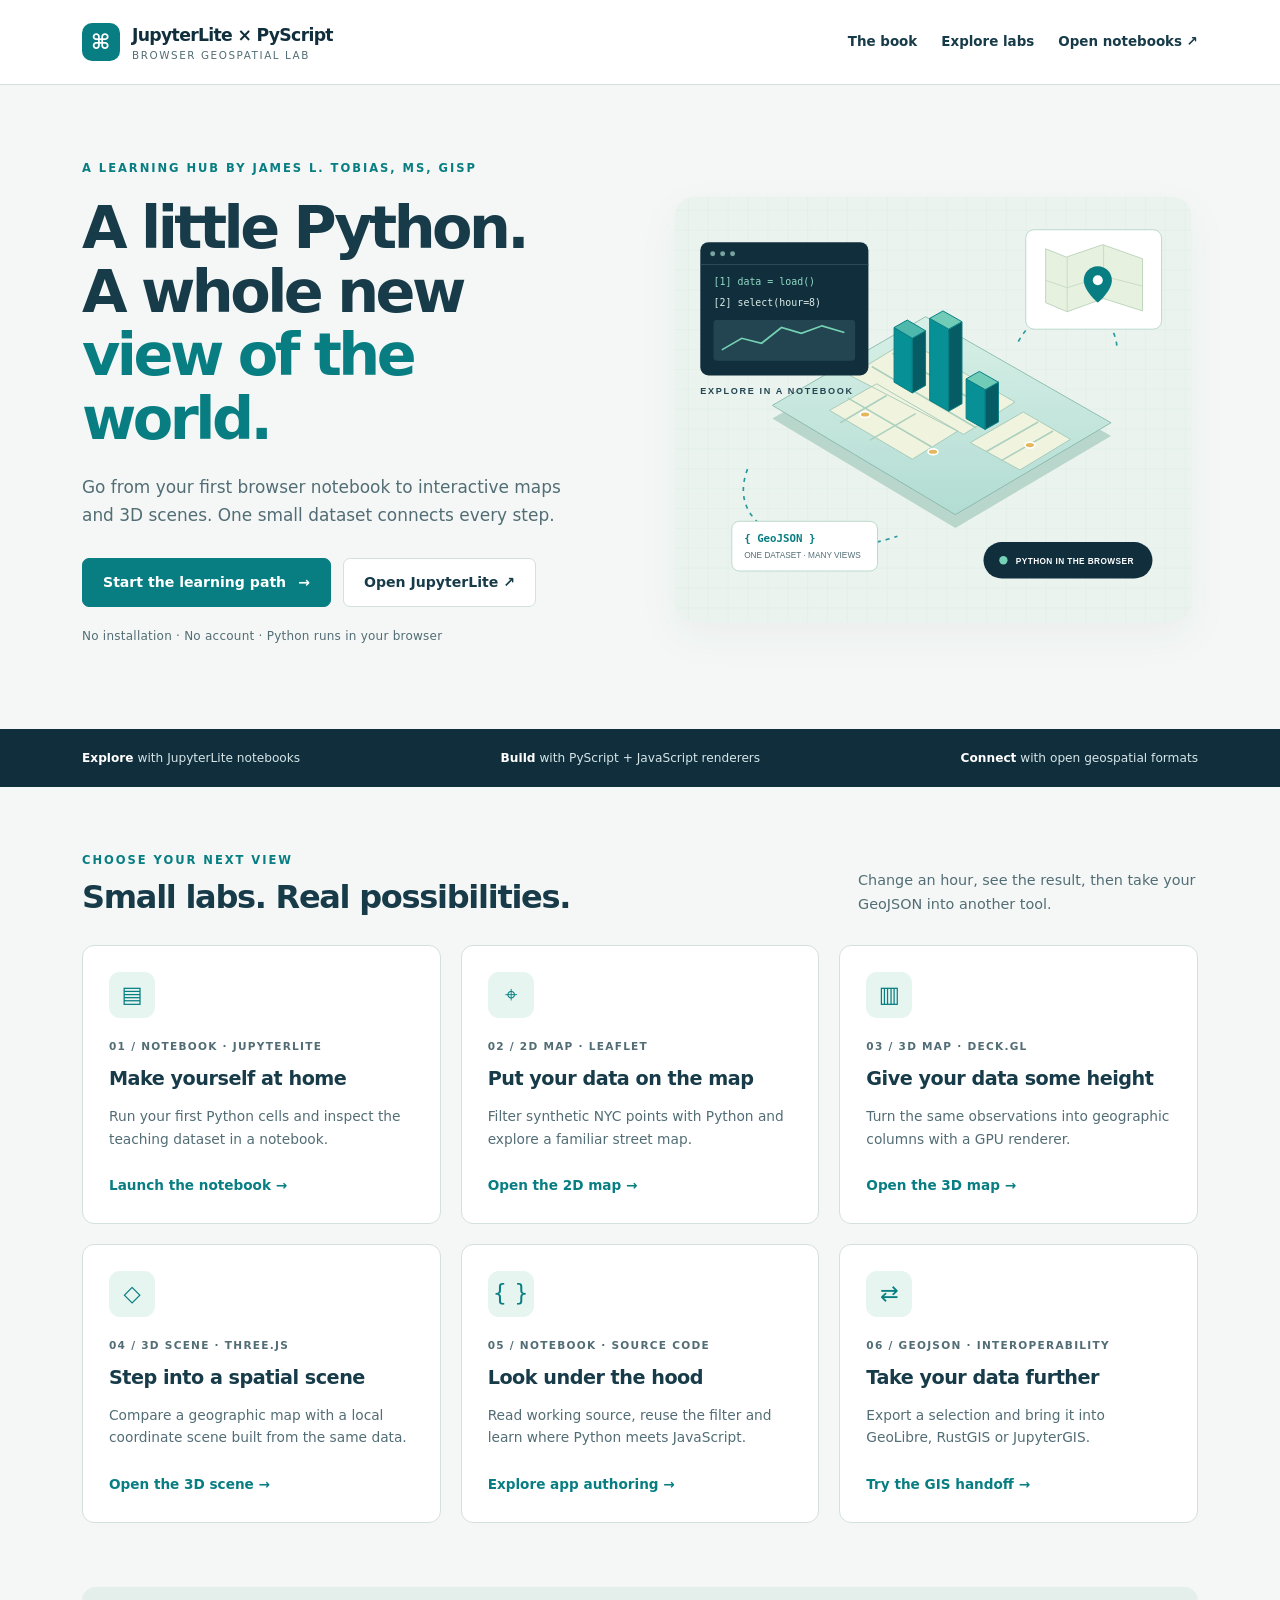
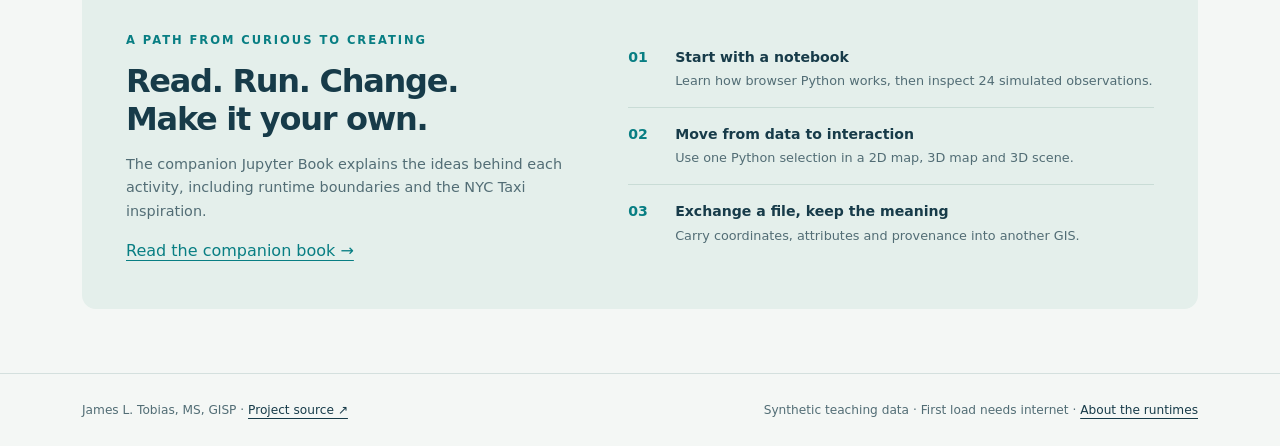
==== site/index.html @ e4c83c18 "feat: add browser geospatial learning hub" ====
<!doctype html>
<html lang="en">
  <head>
    <meta charset="utf-8" />
    <meta name="viewport" content="width=device-width,initial-scale=1" />
    <meta
      name="description"
      content="Learn browser geospatial Python with JupyterLite, PyScript, maps and 3D scenes. By James L. Tobias, MS, GISP."
    />
    <title>JupyterLite × PyScript — Browser Geospatial Lab</title>
    <link rel="icon" href="assets/mark.svg" type="image/svg+xml" />
    <link rel="stylesheet" href="assets/style.css" />
  </head>
  <body>
    <a class="skip" href="#main">Skip to content</a>
    <header class="topbar">
      <div class="wrap">
        <a class="brand" href="./"
          ><span class="brand-mark" aria-hidden="true">⌘</span
          ><span
            >JupyterLite × PyScript<small>Browser Geospatial Lab</small></span
          ></a
        >
        <nav class="nav" aria-label="Main navigation">
          <a href="book/">The book</a><a href="#labs">Explore labs</a
          ><a href="lite/lab/index.html">Open notebooks ↗</a>
        </nav>
      </div>
    </header>
    <main id="main">
      <section class="hero wrap">
        <div>
          <div class="eyebrow">A learning hub by James L. Tobias, MS, GISP</div>
          <h1>
            A little Python.<br />A whole new<br /><em>view of the world.</em>
          </h1>
          <p>
            Go from your first browser notebook to interactive maps and 3D
            scenes. One small dataset connects every step.
          </p>
          <div class="buttons">
            <a class="button" href="book/"
              >Start the learning path <span aria-hidden="true">→</span></a
            ><a
              class="button secondary"
              href="lite/lab/index.html?path=01-welcome.ipynb"
              >Open JupyterLite ↗</a
            >
          </div>
          <p class="micro">
            No installation · No account · Python runs in your browser
          </p>
        </div>
        <img
          class="hero-art"
          src="assets/splash.svg"
          width="640"
          height="530"
          alt="A Python notebook, a map and a three dimensional city connected by GeoJSON."
        />
      </section>
      <div class="strip">
        <div class="wrap">
          <span><strong>Explore</strong> with JupyterLite notebooks</span
          ><span
            ><strong>Build</strong> with PyScript + JavaScript renderers</span
          ><span><strong>Connect</strong> with open geospatial formats</span>
        </div>
      </div>
      <section class="section wrap" id="labs">
        <div class="section-head">
          <div>
            <div class="eyebrow">Choose your next view</div>
            <h2>Small labs. Real possibilities.</h2>
          </div>
          <p>
            Change an hour, see the result, then take your GeoJSON into another
            tool.
          </p>
        </div>
        <div class="cards">
          <article class="card">
            <span class="icon" aria-hidden="true">▤</span
            ><span class="tag">01 / Notebook · JupyterLite</span>
            <h3>Make yourself at home</h3>
            <p>
              Run your first Python cells and inspect the teaching dataset in a
              notebook.
            </p>
            <a href="lite/lab/index.html?path=01-welcome.ipynb"
              >Launch the notebook <span aria-hidden="true">→</span></a
            >
          </article>
          <article class="card">
            <span class="icon" aria-hidden="true">⌖</span
            ><span class="tag">02 / 2D map · Leaflet</span>
            <h3>Put your data on the map</h3>
            <p>
              Filter synthetic NYC points with Python and explore a familiar
              street map.
            </p>
            <a href="apps/leaflet/"
              >Open the 2D map <span aria-hidden="true">→</span></a
            >
          </article>
          <article class="card">
            <span class="icon" aria-hidden="true">▥</span
            ><span class="tag">03 / 3D map · deck.gl</span>
            <h3>Give your data some height</h3>
            <p>
              Turn the same observations into geographic columns with a GPU
              renderer.
            </p>
            <a href="apps/deck/"
              >Open the 3D map <span aria-hidden="true">→</span></a
            >
          </article>
          <article class="card">
            <span class="icon" aria-hidden="true">◇</span
            ><span class="tag">04 / 3D scene · Three.js</span>
            <h3>Step into a spatial scene</h3>
            <p>
              Compare a geographic map with a local coordinate scene built from
              the same data.
            </p>
            <a href="apps/scene/"
              >Open the 3D scene <span aria-hidden="true">→</span></a
            >
          </article>
          <article class="card">
            <span class="icon" aria-hidden="true">{ }</span
            ><span class="tag">05 / Notebook · Source code</span>
            <h3>Look under the hood</h3>
            <p>
              Read working source, reuse the filter and learn where Python meets
              JavaScript.
            </p>
            <a href="lite/lab/index.html?path=03-author-an-app.ipynb"
              >Explore app authoring <span aria-hidden="true">→</span></a
            >
          </article>
          <article class="card">
            <span class="icon" aria-hidden="true">⇄</span
            ><span class="tag">06 / GeoJSON · Interoperability</span>
            <h3>Take your data further</h3>
            <p>
              Export a selection and bring it into GeoLibre, RustGIS or
              JupyterGIS.
            </p>
            <a href="integrations/"
              >Try the GIS handoff <span aria-hidden="true">→</span></a
            >
          </article>
        </div>
      </section>
      <section class="wrap">
        <div class="learning">
          <div>
            <div class="eyebrow">A path from curious to creating</div>
            <h2>Read. Run. Change.<br />Make it your own.</h2>
            <p>
              The companion Jupyter Book explains the ideas behind each
              activity, including runtime boundaries and the NYC Taxi
              inspiration.
            </p>
            <a href="book/">Read the companion book →</a>
          </div>
          <ol class="steps">
            <li>
              <div>
                <strong>Start with a notebook</strong
                ><span
                  >Learn how browser Python works, then inspect 24 simulated
                  observations.</span
                >
              </div>
            </li>
            <li>
              <div>
                <strong>Move from data to interaction</strong
                ><span
                  >Use one Python selection in a 2D map, 3D map and 3D
                  scene.</span
                >
              </div>
            </li>
            <li>
              <div>
                <strong>Exchange a file, keep the meaning</strong
                ><span
                  >Carry coordinates, attributes and provenance into another
                  GIS.</span
                >
              </div>
            </li>
          </ol>
        </div>
      </section>
    </main>
    <footer class="footer">
      <div class="wrap">
        <p>
          James L. Tobias, MS, GISP ·
          <a href="https://github.com/jltobias/JupyterLite-PyScript"
            >Project source ↗</a
          >
        </p>
        <p>
          Synthetic teaching data · First load needs internet ·
          <a href="book/runtimes/">About the runtimes</a>
        </p>
      </div>
    </footer>
  </body>
</html>
---- site/assets/style.css ----
:root {
  --navy: #102e3c;
  --ink: #173b49;
  --teal: #087e83;
  --mint: #d6f2e8;
  --paper: #f4f7f5;
  --line: #d4e0de;
  --muted: #526d75;
  --gold: #e9ba5c;
  --white: #fff;
  font-family:
    Inter,
    ui-sans-serif,
    system-ui,
    -apple-system,
    BlinkMacSystemFont,
    "Segoe UI",
    sans-serif;
  color: var(--ink);
  background: var(--paper);
  font-synthesis: none;
}
* {
  box-sizing: border-box;
}
body {
  margin: 0;
  line-height: 1.65;
}
a {
  color: var(--teal);
  text-underline-offset: 4px;
}
a:hover {
  color: #005658;
}
button,
select {
  font: inherit;
}
button,
a,
select {
  touch-action: manipulation;
}
:focus-visible {
  outline: 3px solid var(--teal);
  outline-offset: 4px;
}
.skip {
  position: absolute;
  top: -100px;
  left: 1rem;
  background: white;
  padding: 0.5rem;
  z-index: 100;
}
.skip:focus {
  top: 1rem;
}
.wrap {
  max-width: 1180px;
  margin: auto;
  padding: 0 32px;
}
.topbar {
  border-bottom: 1px solid var(--line);
  background: #fff;
}
.topbar .wrap {
  min-height: 84px;
  display: flex;
  justify-content: space-between;
  align-items: center;
  gap: 24px;
}
.brand {
  display: flex;
  align-items: center;
  gap: 12px;
  text-decoration: none;
  color: var(--navy);
  font-size: 1.08rem;
  font-weight: 800;
  letter-spacing: -0.04em;
}
.brand-mark {
  display: grid;
  place-items: center;
  background: var(--teal);
  color: white;
  font-size: 1.3rem;
  width: 38px;
  height: 38px;
  border-radius: 10px;
  letter-spacing: -0.15em;
  padding-right: 4px;
}
.brand small {
  display: block;
  font-weight: 500;
  font-size: 0.65rem;
  letter-spacing: 0.15em;
  text-transform: uppercase;
  color: var(--muted);
  line-height: 1.3;
}
.nav {
  display: flex;
  flex-wrap: wrap;
  gap: 24px;
  font-size: 0.84rem;
  font-weight: 650;
}
.nav a {
  text-decoration: none;
  color: var(--ink);
}
.nav a:hover {
  text-decoration: underline;
}
.eyebrow {
  text-transform: uppercase;
  font-size: 0.72rem;
  font-weight: 800;
  letter-spacing: 0.17em;
  color: var(--teal);
}
.hero {
  display: grid;
  grid-template-columns: 1fr 1fr;
  gap: 56px;
  align-items: center;
  padding-top: 74px;
  padding-bottom: 70px;
}
.hero h1 {
  font-size: clamp(2.6rem, 4.6vw, 4.5rem);
  line-height: 1.08;
  letter-spacing: -0.06em;
  margin: 18px 0 24px;
}
.hero h1 em {
  font-style: normal;
  color: var(--teal);
}
.hero p {
  color: var(--muted);
  font-size: 1.06rem;
  max-width: 510px;
}
.buttons {
  display: flex;
  flex-wrap: wrap;
  gap: 12px;
  margin: 28px 0 20px;
}
.button {
  display: inline-flex;
  align-items: center;
  justify-content: center;
  gap: 12px;
  padding: 12px 20px;
  border: 1px solid var(--teal);
  border-radius: 7px;
  background: var(--teal);
  color: white;
  font-weight: 700;
  font-size: 0.88rem;
  text-decoration: none;
  cursor: pointer;
}
.button:hover {
  background: #00676b;
  color: white;
}
.button.secondary {
  background: white;
  color: var(--ink);
  border-color: var(--line);
}
.button:disabled {
  opacity: 0.5;
  cursor: wait;
}
.hero .micro {
  font-size: 0.75rem;
  letter-spacing: 0.02em;
}
.hero-art {
  width: 100%;
  height: auto;
  filter: drop-shadow(0 14px 18px #102e3c0b);
}
.strip {
  background: var(--navy);
  color: #d6e6e9;
}
.strip .wrap {
  display: flex;
  gap: 28px;
  justify-content: space-between;
  padding-top: 19px;
  padding-bottom: 19px;
  font-size: 0.76rem;
}
.strip strong {
  color: white;
  font-weight: 700;
}
.section {
  padding-top: 64px;
  padding-bottom: 64px;
}
.section-head {
  display: flex;
  align-items: end;
  justify-content: space-between;
  gap: 30px;
  margin-bottom: 28px;
}
.section-head h2 {
  font-size: 2rem;
  line-height: 1.2;
  letter-spacing: -0.04em;
  margin: 8px 0 0;
}
.section-head p {
  font-size: 0.9rem;
  color: var(--muted);
  max-width: 340px;
  margin: 0;
}
.cards {
  display: grid;
  grid-template-columns: repeat(3, 1fr);
  gap: 20px;
}
.card {
  background: white;
  border: 1px solid var(--line);
  border-radius: 12px;
  padding: 26px;
  display: flex;
  flex-direction: column;
  align-items: start;
}
.card .icon {
  height: 46px;
  width: 46px;
  display: grid;
  place-items: center;
  font-size: 1.4rem;
  background: #e6f5ef;
  border-radius: 11px;
  color: var(--teal);
  margin-bottom: 20px;
}
.card .tag {
  font-size: 0.66rem;
  text-transform: uppercase;
  letter-spacing: 0.12em;
  font-weight: 800;
  color: var(--muted);
}
.card h3 {
  margin: 8px 0 10px;
  font-size: 1.2rem;
  letter-spacing: -0.025em;
}
.card p {
  font-size: 0.86rem;
  color: var(--muted);
  margin: 0 0 24px;
}
.card a {
  margin-top: auto;
  font-weight: 750;
  font-size: 0.85rem;
  text-decoration: none;
}
.card a:hover {
  text-decoration: underline;
}
.learning {
  display: grid;
  grid-template-columns: 1fr 1.2fr;
  gap: 64px;
  padding: 44px;
  background: #e4efeb;
  border-radius: 14px;
  margin-bottom: 64px;
}
.learning h2 {
  font-size: 2rem;
  line-height: 1.2;
  letter-spacing: -0.04em;
  margin: 12px 0;
}
.learning p {
  font-size: 0.9rem;
  color: var(--muted);
}
.steps {
  list-style: none;
  padding: 0;
  margin: 0;
  counter-reset: step;
}
.steps li {
  counter-increment: step;
  display: grid;
  grid-template-columns: 32px 1fr;
  gap: 15px;
  padding: 15px 0;
  border-bottom: 1px solid #c9dcd6;
  font-size: 0.88rem;
}
.steps li:last-child {
  border: 0;
}
.steps li:before {
  content: "0" counter(step);
  font-weight: 800;
  color: var(--teal);
}
.steps strong {
  display: block;
}
.steps span {
  font-size: 0.8rem;
  color: var(--muted);
}
.footer {
  border-top: 1px solid var(--line);
  font-size: 0.76rem;
  color: var(--muted);
}
.footer .wrap {
  display: flex;
  justify-content: space-between;
  gap: 24px;
  padding-top: 26px;
  padding-bottom: 26px;
}
.footer p {
  margin: 0;
}
.footer a {
  color: var(--ink);
}
.lab-heading {
  padding-top: 34px;
  padding-bottom: 24px;
}
.breadcrumbs {
  font-size: 0.76rem;
  margin-bottom: 18px;
}
.lab-heading h1 {
  font-size: 2.4rem;
  letter-spacing: -0.045em;
  line-height: 1.1;
  margin: 8px 0 12px;
}
.lab-heading p {
  color: var(--muted);
  max-width: 800px;
  margin: 0;
  font-size: 0.93rem;
}
.lab-layout {
  display: grid;
  grid-template-columns: 260px minmax(0, 1fr);
  gap: 20px;
  padding-bottom: 35px;
  align-items: stretch;
}
.controls {
  background: white;
  border: 1px solid var(--line);
  padding: 22px;
  border-radius: 10px;
  min-width: 0;
}
.controls h2 {
  font-size: 1rem;
  margin: 0 0 18px;
}
.controls label {
  font-size: 0.8rem;
  font-weight: 750;
  display: block;
}
.controls select {
  width: 100%;
  margin: 8px 0 18px;
  border: 1px solid #abc2bf;
  border-radius: 6px;
  background: white;
  padding: 9px;
  color: var(--ink);
}
.count {
  font-size: 2.6rem;
  font-weight: 800;
  line-height: 1.1;
  color: var(--teal);
  margin: 0;
}
.count-label {
  font-size: 0.75rem;
  color: var(--muted);
  margin: 5px 0 22px;
}
.controls .button {
  width: 100%;
  padding: 10px;
  margin: 0 0 15px;
  font-size: 0.76rem;
}
.controls p.note {
  font-size: 0.73rem;
  color: var(--muted);
}
.status {
  font-size: 0.77rem;
  background: #edf4f1;
  padding: 12px;
  border-radius: 6px;
  overflow-wrap: anywhere;
}
.status[data-state="error"],
.status[data-state="interrupted"] {
  background: #fff0e5;
  color: #8b350a;
}
.status[data-state="ready"] {
  color: #145e44;
}
.viewport {
  position: relative;
  height: 500px;
  background: #e5efed;
  border: 1px solid #c5d6d1;
  border-radius: 10px;
  overflow: hidden;
  min-width: 0;
}
.viewport canvas {
  display: block;
  max-width: 100%;
}
.viewport canvas:focus-visible {
  outline-offset: -4px;
}
.observation-details {
  padding-bottom: 30px;
  min-width: 0;
}
.table-scroll {
  max-width: 100%;
  overflow-x: auto;
  margin-top: 12px;
  background: white;
  border: 1px solid var(--line);
  border-radius: 6px;
}
.table-scroll table {
  width: 100%;
  border-collapse: collapse;
  font-size: 0.8rem;
  white-space: nowrap;
}
.table-scroll caption {
  padding: 10px;
  text-align: left;
  color: var(--muted);
}
.table-scroll th,
.table-scroll td {
  padding: 8px 12px;
  text-align: left;
  border-top: 1px solid var(--line);
}
.viewport-label {
  position: absolute;
  bottom: 15px;
  left: 15px;
  z-index: 500;
  background: #fffffff0;
  border: 1px solid var(--line);
  border-radius: 5px;
  padding: 5px 10px;
  font-size: 0.68rem;
  pointer-events: none;
  max-width: calc(100% - 30px);
}
.lab-notes {
  display: grid;
  grid-template-columns: 1fr 1fr;
  gap: 35px;
  padding-bottom: 45px;
}
.lab-notes h2 {
  font-size: 1.05rem;
  margin: 0 0 8px;
}
.lab-notes p,
.lab-notes li {
  font-size: 0.85rem;
  color: var(--muted);
}
.lab-notes ul {
  padding-left: 20px;
}
.integration-content {
  max-width: 820px;
  padding-top: 35px;
  padding-bottom: 60px;
}
.integration-content h1 {
  font-size: 2.6rem;
  line-height: 1.15;
  letter-spacing: -0.04em;
}
.integration-content h2 {
  font-size: 1.35rem;
  margin-top: 35px;
}
.integration-content li {
  margin: 12px 0;
}
.integration-content code {
  font-size: 0.85em;
  background: #e2eeea;
  padding: 2px 5px;
}
.notice {
  background: #e5f1ec;
  border-left: 3px solid var(--teal);
  padding: 15px 20px;
  font-size: 0.87rem;
}
details {
  margin-top: 18px;
  font-size: 0.8rem;
}
summary {
  cursor: pointer;
  font-weight: 700;
}
pre {
  white-space: pre-wrap;
  overflow-wrap: anywhere;
}
py-terminal {
  max-width: 100%;
  overflow: auto;
}
@media (max-width: 850px) {
  .hero {
    gap: 24px;
    padding-top: 46px;
    padding-bottom: 46px;
  }
  .cards {
    grid-template-columns: repeat(2, 1fr);
  }
  .learning {
    gap: 30px;
    padding: 30px;
  }
  .nav {
    gap: 16px;
  }
  .lab-layout {
    grid-template-columns: 220px minmax(0, 1fr);
  }
}
@media (max-width: 600px) {
  .wrap {
    padding-left: 20px;
    padding-right: 20px;
  }
  .topbar .wrap {
    align-items: start;
    flex-direction: column;
    gap: 15px;
    padding-top: 16px;
    padding-bottom: 16px;
    min-height: 0;
  }
  .nav {
    gap: 20px;
  }
  .hero {
    grid-template-columns: 1fr;
    padding-top: 32px;
    gap: 22px;
  }
  .hero h1 {
    font-size: 3rem;
  }
  .hero-art {
    max-width: 430px;
    margin: auto;
  }
  .strip .wrap {
    flex-direction: column;
    gap: 6px;
  }
  .section {
    padding-top: 40px;
    padding-bottom: 40px;
  }
  .section-head {
    align-items: start;
    flex-direction: column;
    gap: 12px;
  }
  .cards {
    grid-template-columns: 1fr;
  }
  .card {
    padding: 24px;
  }
  .learning {
    grid-template-columns: 1fr;
    gap: 10px;
    padding: 25px;
    margin-bottom: 40px;
  }
  .footer .wrap {
    flex-direction: column;
    gap: 10px;
  }
  .lab-layout {
    grid-template-columns: 1fr;
  }
  .controls {
    display: grid;
    grid-template-columns: 1fr 1fr;
    gap: 10px 20px;
  }
  .controls h2,
  .controls .status,
  .controls .note {
    grid-column: 1/-1;
  }
  .controls h2 {
    margin-bottom: 0;
  }
  .controls select {
    margin-bottom: 0;
  }
  .controls .stat {
    align-self: center;
  }
  .controls .count-label {
    margin-bottom: 0;
  }
  .controls .button {
    grid-column: 1/-1;
    margin-bottom: 0;
  }
  .viewport {
    height: 420px;
  }
  .lab-heading h1 {
    font-size: 2rem;
  }
  .lab-notes {
    grid-template-columns: 1fr;
    gap: 10px;
  }
  .integration-content h1 {
    font-size: 2.1rem;
  }
}

.map-attribution {
  position: absolute;
  bottom: 0;
  right: 0;
  z-index: 501;
  background: #fffffff0;
  padding: 0 5px;
  font-size: 10px;
  color: #173b49;
}
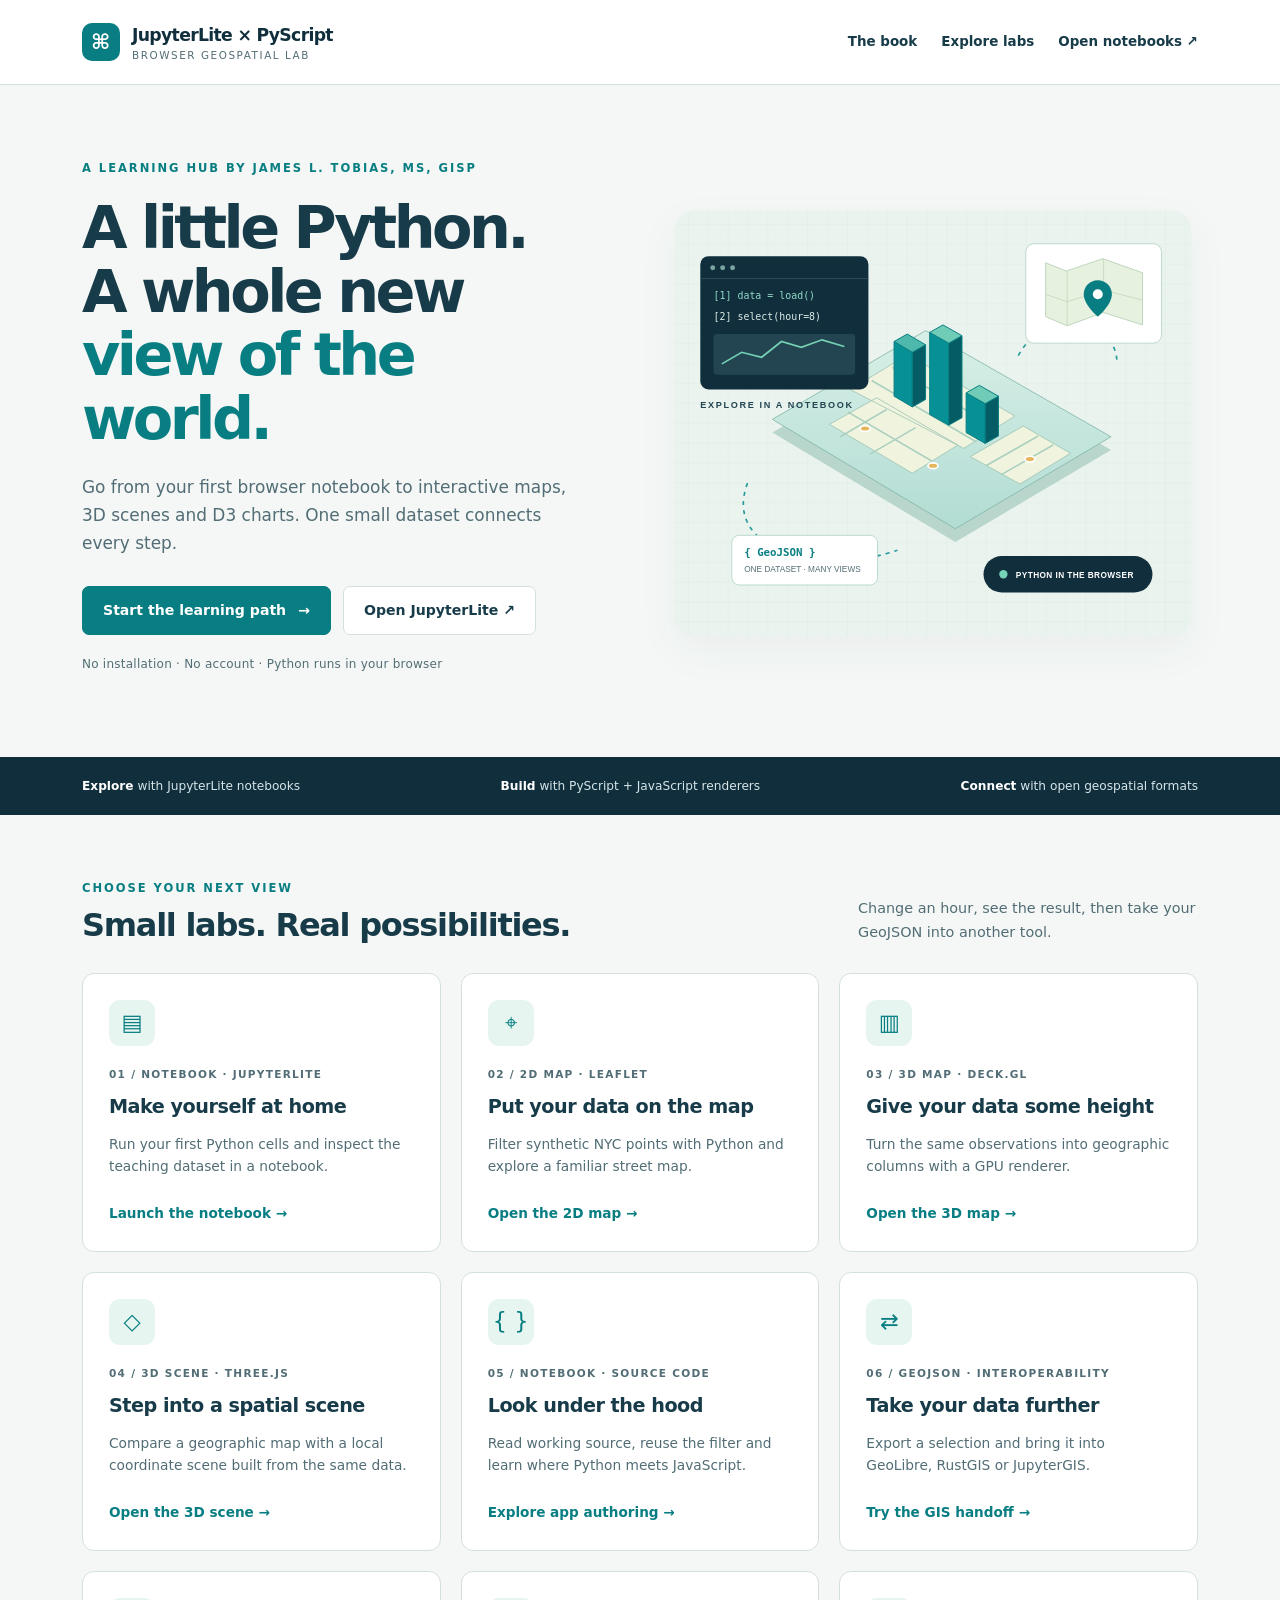
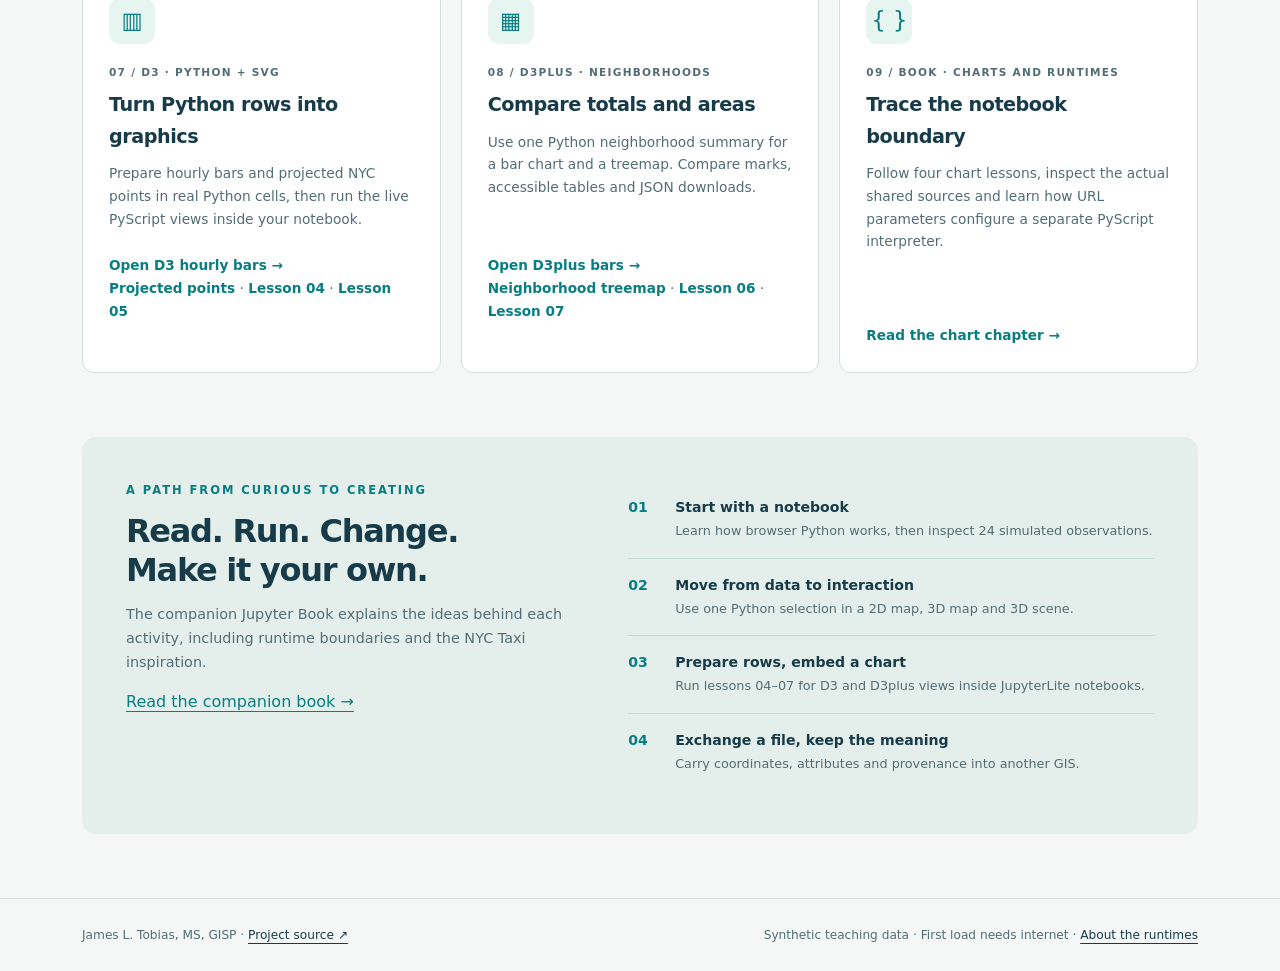
==== commit 03494c86: "feat: add D3 and D3plus PyScript notebook labs" ====
--- a/site/index.html
+++ b/site/index.html
@@ -35,8 +35,8 @@
             A little Python.<br />A whole new<br /><em>view of the world.</em>
           </h1>
           <p>
-            Go from your first browser notebook to interactive maps and 3D
-            scenes. One small dataset connects every step.
+            Go from your first browser notebook to interactive maps, 3D scenes
+            and D3 charts. One small dataset connects every step.
           </p>
           <div class="buttons">
             <a class="button" href="book/"
@@ -151,6 +151,59 @@
               >Try the GIS handoff <span aria-hidden="true">→</span></a
             >
           </article>
+          <article class="card">
+            <span class="icon" aria-hidden="true">▥</span
+            ><span class="tag">07 / D3 · Python + SVG</span>
+            <h3>Turn Python rows into graphics</h3>
+            <p>
+              Prepare hourly bars and projected NYC points in real Python cells,
+              then run the live PyScript views inside your notebook.
+            </p>
+            <a href="apps/d3/?view=bars">Open D3 hourly bars →</a>
+            <p>
+              <a href="apps/d3/?view=points">Projected points</a> ·
+              <a href="lite/lab/index.html?path=04-d3-hourly-bars.ipynb"
+                >Lesson 04</a
+              >
+              ·
+              <a href="lite/lab/index.html?path=05-d3-projected-points.ipynb"
+                >Lesson 05</a
+              >
+            </p>
+          </article>
+          <article class="card">
+            <span class="icon" aria-hidden="true">▦</span
+            ><span class="tag">08 / D3plus · Neighborhoods</span>
+            <h3>Compare totals and areas</h3>
+            <p>
+              Use one Python neighborhood summary for a bar chart and a treemap.
+              Compare marks, accessible tables and JSON downloads.
+            </p>
+            <a href="apps/d3plus/?view=bars">Open D3plus bars →</a>
+            <p>
+              <a href="apps/d3plus/?view=treemap">Neighborhood treemap</a> ·
+              <a
+                href="lite/lab/index.html?path=06-d3plus-neighborhood-bars.ipynb"
+                >Lesson 06</a
+              >
+              ·
+              <a
+                href="lite/lab/index.html?path=07-d3plus-neighborhood-treemap.ipynb"
+                >Lesson 07</a
+              >
+            </p>
+          </article>
+          <article class="card">
+            <span class="icon" aria-hidden="true">{ }</span
+            ><span class="tag">09 / Book · Charts and runtimes</span>
+            <h3>Trace the notebook boundary</h3>
+            <p>
+              Follow four chart lessons, inspect the actual shared sources and
+              learn how URL parameters configure a separate PyScript
+              interpreter.
+            </p>
+            <a href="book/d3-and-d3plus/">Read the chart chapter →</a>
+          </article>
         </div>
       </section>
       <section class="wrap">
@@ -181,6 +234,15 @@
                 ><span
                   >Use one Python selection in a 2D map, 3D map and 3D
                   scene.</span
+                >
+              </div>
+            </li>
+            <li>
+              <div>
+                <strong>Prepare rows, embed a chart</strong
+                ><span
+                  >Run lessons 04–07 for D3 and D3plus views inside JupyterLite
+                  notebooks.</span
                 >
               </div>
             </li>
